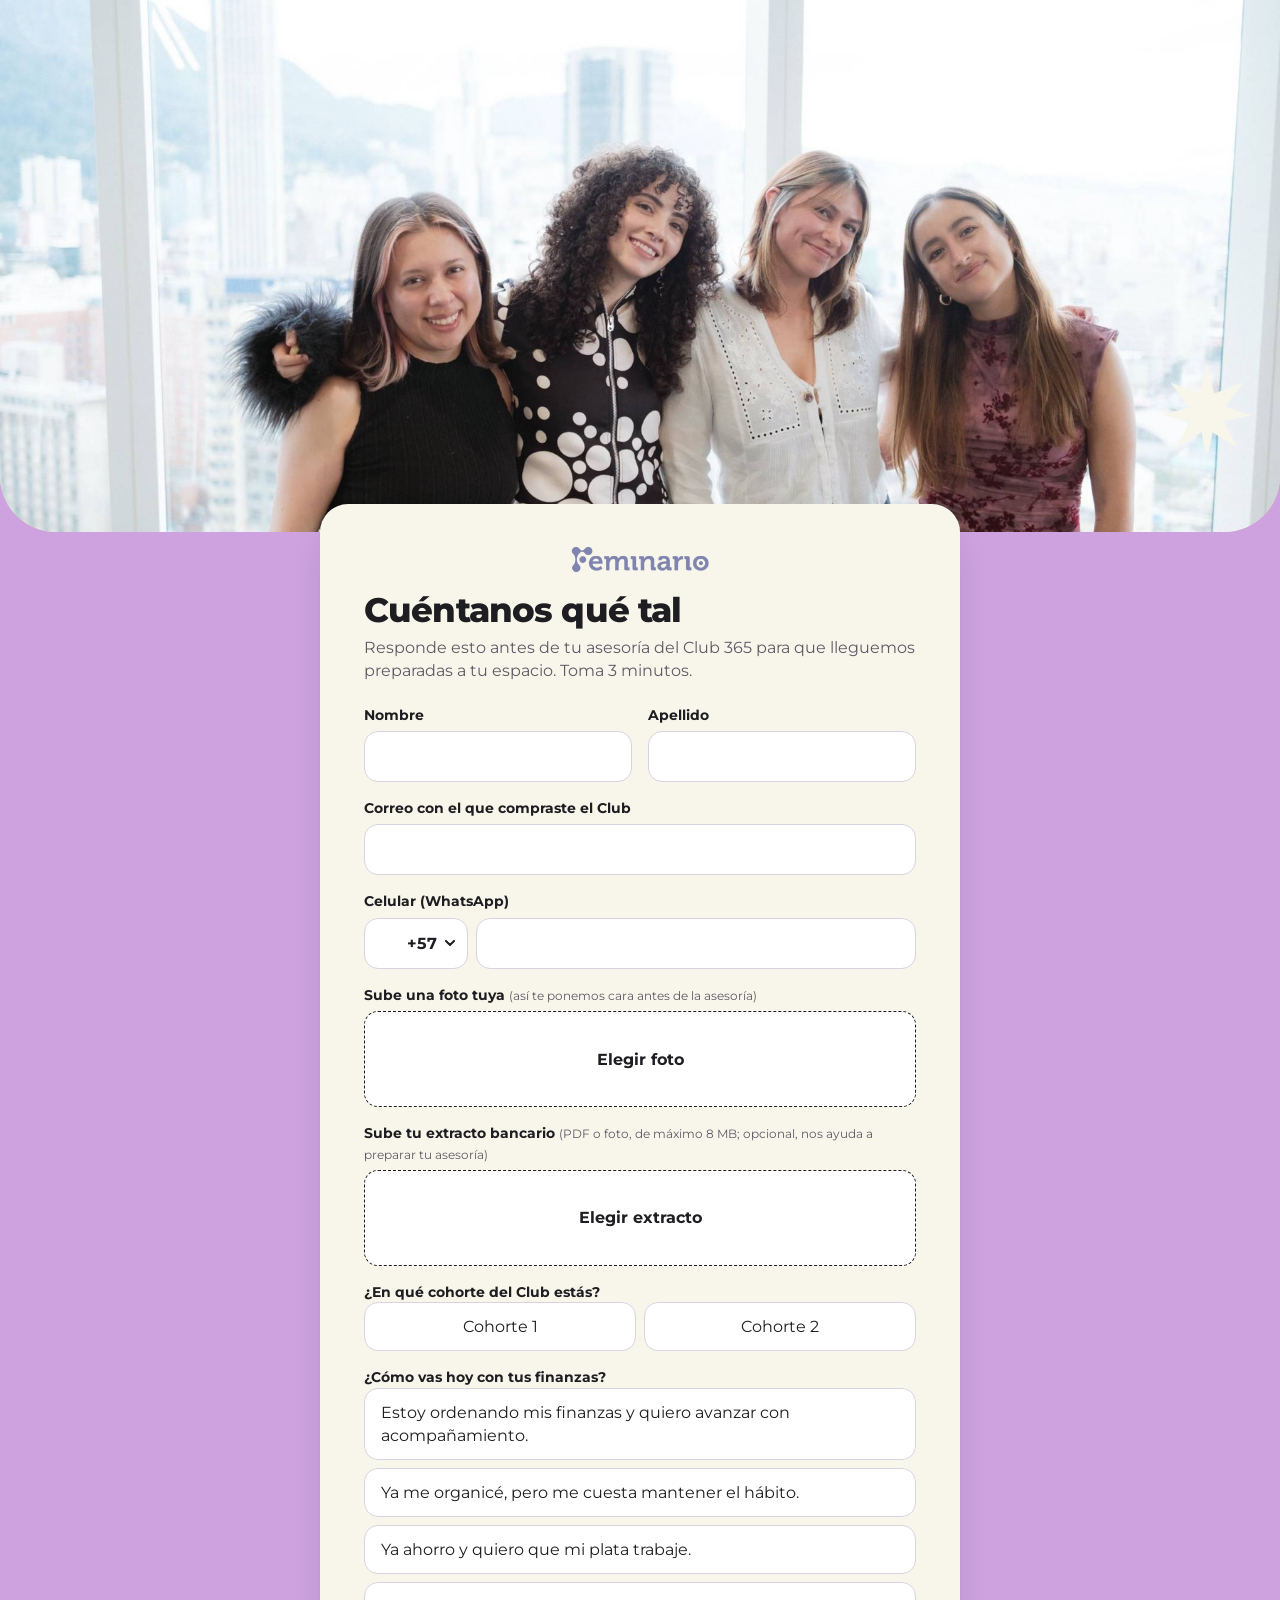
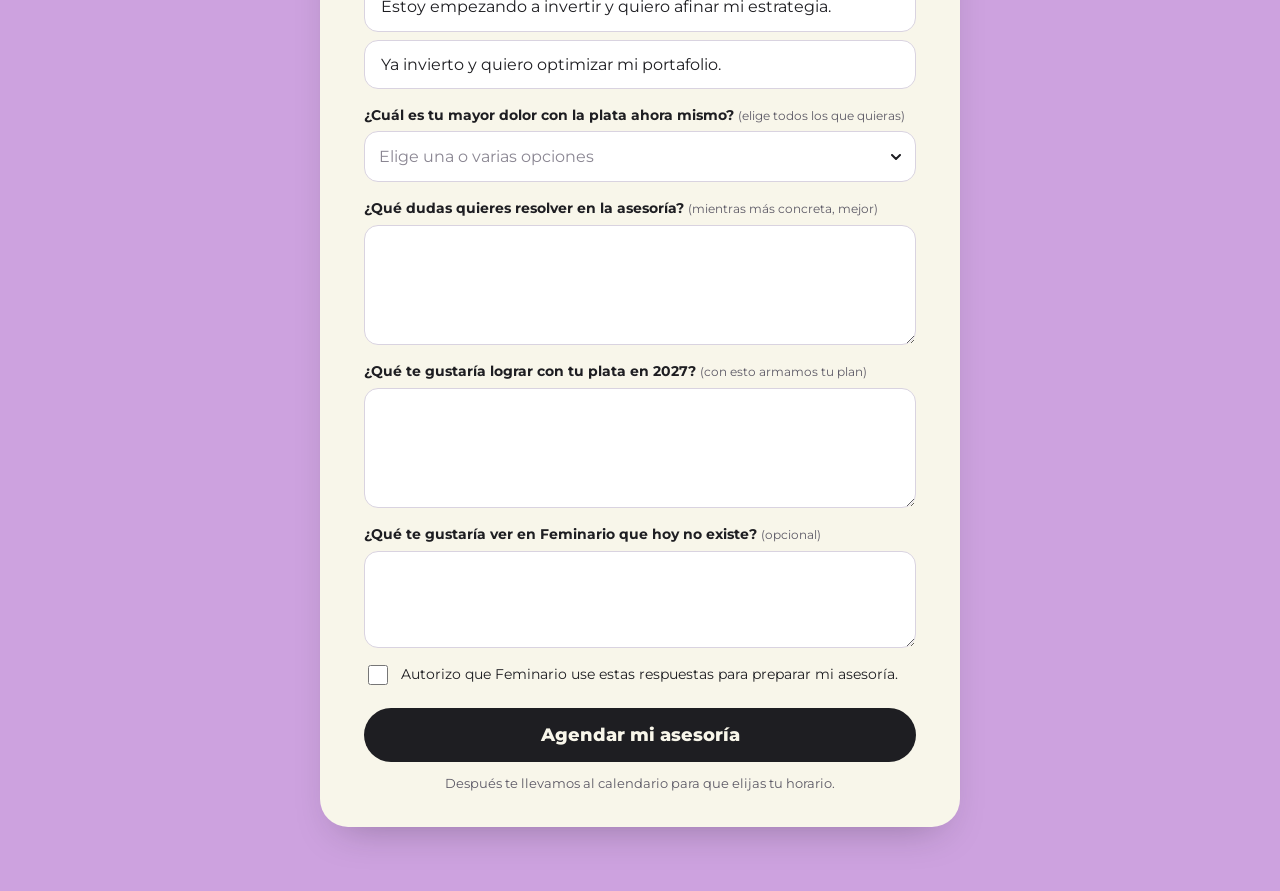
==== index.html @ 6bea466e "Campo para subir el extracto bancario (PDF o foto) y guardado en Drive Co-Authored-By: Claude Sonnet" ====
<!doctype html>
<html lang="es">
<head>
<meta charset="utf-8">
<meta name="viewport" content="width=device-width, initial-scale=1">
<title>Cuéntanos qué tal · Club 365 · Feminario</title>
<meta name="description" content="Cuéntanos cómo estás con tus finanzas y agenda tu asesoría del Club 365.">
<link rel="preconnect" href="https://fonts.googleapis.com">
<link rel="preconnect" href="https://fonts.gstatic.com" crossorigin>
<link href="https://fonts.googleapis.com/css2?family=Montserrat:wght@400;500;600;700;800&display=swap" rel="stylesheet">
<link rel="stylesheet" href="styles.css?v=4">
</head>
<body>
<main class="page">

  <header class="photo" aria-hidden="true">
    <img src="assets/foto.jpg" alt="">
    <svg class="deco deco-star" viewBox="0 0 100 100"><use href="#s-star8"/></svg>
  </header>

  <section class="panel">
    <div class="card" id="card">
      <img class="brand" src="assets/logo.png" alt="Feminario" width="150" height="45">

      <div id="formView">
        <h1>Cuéntanos qué tal</h1>
        <p class="lead">Responde esto antes de tu asesoría del Club 365 para que lleguemos preparadas a tu espacio. Toma 3 minutos.</p>

        <form id="form" novalidate>
          <div class="row">
            <label class="field">
              <span>Nombre</span>
              <input name="nombre" type="text" autocomplete="given-name" required>
            </label>
            <label class="field">
              <span>Apellido</span>
              <input name="apellido" type="text" autocomplete="family-name" required>
            </label>
          </div>

          <label class="field">
            <span>Correo con el que compraste el Club</span>
            <input name="email" type="email" autocomplete="email" inputmode="email" required>
          </label>

          <div class="field">
            <span id="telLabel">Celular (WhatsApp)</span>
            <div class="tel">
              <div class="cc" id="cc">
                <button type="button" class="cc-btn" id="ccBtn" aria-haspopup="listbox" aria-expanded="false" aria-label="Código de país">
                  <img id="ccFlag" alt="" width="22" height="16">
                  <b id="ccCode">+57</b>
                  <svg width="10" height="6" viewBox="0 0 10 6" aria-hidden="true"><path d="M1 1l4 4 4-4" fill="none" stroke="currentColor" stroke-width="2" stroke-linecap="round"/></svg>
                </button>
                <ul class="cc-list" id="ccList" role="listbox" hidden></ul>
              </div>
              <input name="telefono" type="tel" autocomplete="tel-national" inputmode="tel" aria-labelledby="telLabel" required>
            </div>
          </div>

          <div class="field" data-group="foto">
            <span id="fotoLabel">Sube una foto tuya <small>(así te ponemos cara antes de la asesoría)</small></span>
            <label class="foto-drop" for="foto">
              <img id="fotoPrev" alt="" hidden>
              <span id="fotoTxt">Elegir foto</span>
            </label>
            <input id="foto" name="foto" type="file" accept="image/*" class="sr" aria-labelledby="fotoLabel">
          </div>

          <div class="field" data-group="extracto">
            <span id="extractoLabel">Sube tu extracto bancario <small>(PDF o foto, de máximo 8 MB; opcional, nos ayuda a preparar tu asesoría)</small></span>
            <label class="foto-drop" for="extracto">
              <span id="extractoTxt">Elegir extracto</span>
            </label>
            <input id="extracto" name="extracto" type="file" accept="application/pdf,image/*" class="sr" aria-labelledby="extractoLabel">
          </div>

          <fieldset class="field" data-group="cohorte">
            <legend>¿En qué cohorte del Club estás?</legend>
            <div class="chips chips-2">
              <label><input type="radio" name="cohorte" value="1"><span>Cohorte 1</span></label>
              <label><input type="radio" name="cohorte" value="2"><span>Cohorte 2</span></label>
            </div>
          </fieldset>

          <fieldset class="field" data-group="momento">
            <legend>¿Cómo vas hoy con tus finanzas?</legend>
            <div class="chips">
              <label><input type="radio" name="momento" value="Estoy ordenando mis finanzas y quiero avanzar con acompañamiento."><span>Estoy ordenando mis finanzas y quiero avanzar con acompañamiento.</span></label>
              <label><input type="radio" name="momento" value="Ya me organicé, pero me cuesta mantener el hábito."><span>Ya me organicé, pero me cuesta mantener el hábito.</span></label>
              <label><input type="radio" name="momento" value="Ya ahorro y quiero que mi plata trabaje."><span>Ya ahorro y quiero que mi plata trabaje.</span></label>
              <label><input type="radio" name="momento" value="Estoy empezando a invertir y quiero afinar mi estrategia."><span>Estoy empezando a invertir y quiero afinar mi estrategia.</span></label>
              <label><input type="radio" name="momento" value="Ya invierto y quiero optimizar mi portafolio."><span>Ya invierto y quiero optimizar mi portafolio.</span></label>
            </div>
          </fieldset>

          <div class="field" data-group="dolor">
            <span id="dolorLabel">¿Cuál es tu mayor dolor con la plata ahora mismo? <small>(elige todos los que quieras)</small></span>
            <div class="ms" id="ms">
              <button type="button" class="ms-btn" id="msBtn" aria-haspopup="true" aria-expanded="false" aria-labelledby="dolorLabel msText">
                <span id="msText" class="ph">Elige una o varias opciones</span>
                <svg width="10" height="6" viewBox="0 0 10 6" aria-hidden="true"><path d="M1 1l4 4 4-4" fill="none" stroke="currentColor" stroke-width="2" stroke-linecap="round"/></svg>
              </button>
              <div class="ms-list" id="msList" hidden>
                <label><input type="checkbox" name="dolor" value="Quiero salir de mis deudas sin frenar mis metas"><span>Quiero salir de mis deudas sin frenar mis metas</span></label>
                <label><input type="checkbox" name="dolor" value="Mis ingresos cambian cada mes y me cuesta planear"><span>Mis ingresos cambian cada mes y me cuesta planear</span></label>
                <label><input type="checkbox" name="dolor" value="Sé cuánto debería ahorrar, pero me cuesta ser constante"><span>Sé cuánto debería ahorrar, pero me cuesta ser constante</span></label>
                <label><input type="checkbox" name="dolor" value="Me da susto equivocarme al invertir mi plata"><span>Me da susto equivocarme al invertir mi plata</span></label>
                <label><input type="checkbox" name="dolor" value="Se me va el hábito de registrar mis gastos"><span>Se me va el hábito de registrar mis gastos</span></label>
                <label><input type="checkbox" name="dolor" value="Hablar de plata con mi pareja o familia"><span>Hablar de plata con mi pareja o familia</span></label>
                <label><input type="checkbox" name="dolor" value="Quiero aplicar lo aprendido a mi situación real y no sé por dónde seguir"><span>Quiero aplicar lo aprendido a mi situación real y no sé por dónde seguir</span></label>
                <label><input type="checkbox" name="dolor" value="Tengo metas grandes (casa, emprender, retiro) y no sé cómo armar el plan para llegar"><span>Tengo metas grandes (casa, emprender, retiro) y no sé cómo armar el plan para llegar</span></label>
                <label><input type="checkbox" name="dolor" value="Otro"><span>Otro</span></label>
              </div>
            </div>
          </div>

          <label class="field">
            <span>¿Qué dudas quieres resolver en la asesoría? <small>(mientras más concreta, mejor)</small></span>
            <textarea name="dudas" rows="4" required></textarea>
          </label>

          <label class="field">
            <span>¿Qué te gustaría lograr con tu plata en 2027? <small>(con esto armamos tu plan)</small></span>
            <textarea name="meta2027" rows="4" required></textarea>
          </label>

          <label class="field">
            <span>¿Qué te gustaría ver en Feminario que hoy no existe? <small>(opcional)</small></span>
            <textarea name="ideas" rows="3"></textarea>
          </label>

          <div class="field" data-group="ok">
            <label class="check">
              <input type="checkbox" name="ok">
              <span>Autorizo que Feminario use estas respuestas para preparar mi asesoría.</span>
            </label>
          </div>

          <p class="error" id="formError" role="alert" hidden></p>
          <button class="btn btn-primary" id="submitBtn" type="submit">Agendar mi asesoría</button>
          <p class="fine">Después te llevamos al calendario para que elijas tu horario.</p>
        </form>
      </div>

      <div id="doneView" hidden>
        <svg class="done-star" viewBox="0 0 100 100" aria-hidden="true"><use href="#s-star8"/></svg>
        <h1>¡Listo, <span id="doneName"></span>!</h1>
        <p class="lead">Ya tenemos tus respuestas, ¡nos vemos en tu asesoría! Ahora te llevamos al calendario para que elijas tu horario.</p>
        <a class="btn btn-wa" id="calBtn" href="#" rel="noopener">Elegir mi horario ahora</a>
        <a class="link" id="waLink" href="https://wa.me/573148260099?text=Hola%2C%20tengo%20una%20duda%20sobre%20mi%20asesor%C3%ADa%20del%20Club%20365" target="_blank" rel="noopener">¿Dudas? Escríbele a Emi</a>
      </div>
    </div>
  </section>
</main>

<canvas id="confetti" aria-hidden="true"></canvas>

<svg width="0" height="0" style="position:absolute" aria-hidden="true">
  <defs>
    <symbol id="s-star8" viewBox="0 0 100 100"><path fill="currentColor" d="M50 2l8 33 32-12-20 27 30 9-31 7 15 29-28-17-6 33-6-33-28 17 15-29-31-7 30-9L10 23l32 12z"/></symbol>
    <symbol id="s-pinwheel" viewBox="0 0 100 100"><g fill="currentColor" transform="translate(50 50)"><path d="M4 -4V-46A42 42 0 0 1 46 -4Z"/><path d="M4 -4V-46A42 42 0 0 1 46 -4Z" transform="rotate(90)"/><path d="M4 -4V-46A42 42 0 0 1 46 -4Z" transform="rotate(180)"/><path d="M4 -4V-46A42 42 0 0 1 46 -4Z" transform="rotate(270)"/></g></symbol>
  </defs>
</svg>

<script src="config.js?v=2"></script>
<script src="app.js?v=3"></script>
</body>
</html>
---- styles.css ----
:root {
  --lilac: #cda2df;
  --lilac-deep: #b985d0;
  --lime: #ddf0a8;
  --ink: #1e1e22;
  --cream: #f8f6ea;
  --periwinkle: #c3c8ff;
  --orange: #ff8a5b;
  --pink: #ff9fb5;
  --muted: #5d5a66;
  --line: #d9d3e0;
  --display: "Montserrat", system-ui, sans-serif;
  --body: "Montserrat", system-ui, sans-serif;
}

* { box-sizing: border-box; }
html { -webkit-text-size-adjust: 100%; }
body {
  margin: 0;
  background: var(--lilac);
  color: var(--ink);
  font-family: var(--body);
  font-size: 16px;
  line-height: 1.45;
}
[hidden] { display: none !important; }

.page { min-height: 100vh; display: grid; grid-template-columns: 1fr; }

/* ---------- Foto ---------- */
.photo {
  position: relative;
  aspect-ratio: 3 / 2; /* foto completa en celular: se ven las cuatro */
  background: var(--lime);
  overflow: hidden;
  border-radius: 0 0 40px 40px;
}
.photo img {
  width: 100%; height: 100%;
  object-fit: cover;
  object-position: 50% 25%;
  display: block;
}
.deco { position: absolute; }
.deco-star { width: 64px; right: 16px; bottom: 28px; color: var(--cream); }
.deco-pin { width: 56px; left: 14px; top: 16px; color: var(--lime); }

/* ---------- Panel / tarjeta ---------- */
.panel { padding: 0 16px 40px; margin-top: -24px; position: relative; z-index: 1; }
.card {
  background: var(--cream);
  border-radius: 28px;
  padding: 28px 20px 24px;
  max-width: 560px;
  margin: 0 auto;
  box-shadow: 0 18px 40px -20px rgba(30, 30, 34, .35);
}
.brand { display: block; height: 45px; width: auto; margin: -6px auto 10px; }
legend small, .field > span small { font-weight: 400; color: var(--muted); }
h1 {
  margin: 0 0 8px;
  font-family: var(--display);
  font-weight: 800;
  font-size: 34px;
  line-height: 1.02;
  letter-spacing: -.025em;
}
.lead { margin: 0 0 22px; color: var(--muted); }

/* ---------- Campos ---------- */
form { display: grid; gap: 16px; }
.row { display: grid; gap: 16px; grid-template-columns: 1fr; }
.field { display: grid; gap: 6px; border: 0; padding: 0; margin: 0; min-width: 0; }
.field > span, legend {
  font-weight: 700; font-size: 14px; padding: 0;
}
input[type=text], input[type=email], input[type=tel], textarea, select {
  width: 100%;
  font: inherit;
  color: var(--ink);
  background: #fff;
  border: 1.5px solid var(--line);
  border-radius: 14px;
  padding: 13px 14px;
  min-height: 48px;
  transition: border-color .15s, box-shadow .15s;
}
textarea { resize: vertical; min-height: 92px; }
select {
  appearance: none;
  background-image: url("data:image/svg+xml,%3Csvg xmlns='http://www.w3.org/2000/svg' width='12' height='8' viewBox='0 0 10 6'%3E%3Cpath d='M1 1l4 4 4-4' fill='none' stroke='%231e1e22' stroke-width='1.6' stroke-linecap='round'/%3E%3C/svg%3E");
  background-repeat: no-repeat;
  background-position: right 16px center;
  padding-right: 40px;
}
select:invalid { color: #8a8692; }
input:focus-visible, textarea:focus-visible, select:focus-visible, .cc-btn:focus-visible {
  outline: none;
  border-color: var(--ink);
  box-shadow: 0 0 0 4px var(--periwinkle);
}
.invalid input, .invalid textarea, .invalid select, .invalid .cc-btn,
.field.invalid .chips span { border-color: #d6455d; }

/* ---------- Teléfono con país ---------- */
.tel { display: flex; gap: 8px; }
.tel input { flex: 1; min-width: 0; }
.cc { position: relative; }
.cc-btn {
  display: flex; align-items: center; gap: 8px;
  height: 100%; min-height: 48px;
  padding: 0 12px;
  background: #fff;
  border: 1.5px solid var(--line);
  border-radius: 14px;
  font: inherit; color: var(--ink);
  cursor: pointer;
}
.cc-btn img { border-radius: 2px; object-fit: cover; }
.cc-list {
  position: absolute; z-index: 5; top: calc(100% + 6px); left: 0;
  width: min(290px, 78vw); max-height: 260px; overflow: auto;
  margin: 0; padding: 6px; list-style: none;
  background: #fff; border: 1.5px solid var(--ink); border-radius: 16px;
  box-shadow: 0 16px 32px -16px rgba(30, 30, 34, .5);
}
.cc-list li {
  display: flex; align-items: center; gap: 10px;
  padding: 9px 10px; border-radius: 10px; cursor: pointer; font-size: 15px;
}
.cc-list li:hover, .cc-list li[aria-selected=true] { background: var(--lime); }
.cc-list li span:last-child { margin-left: auto; color: var(--muted); }

/* ---------- Chips ---------- */
.chips { display: grid; gap: 8px; }
.chips label { display: block; cursor: pointer; }
.chips input { position: absolute; opacity: 0; pointer-events: none; }
.chips span {
  display: block;
  padding: 12px 16px;
  background: #fff;
  border: 1.5px solid var(--line);
  border-radius: 14px;
  transition: background .15s, border-color .15s;
}
.chips input:checked + span { background: var(--lime); border-color: var(--ink); font-weight: 700; }
.chips input:focus-visible + span { box-shadow: 0 0 0 4px var(--periwinkle); border-color: var(--ink); }

/* ---------- Botones ---------- */
.btn {
  display: flex; align-items: center; justify-content: center;
  min-height: 54px;
  border: 0; border-radius: 999px;
  font-family: var(--display); font-weight: 800; font-size: 18px;
  text-decoration: none; cursor: pointer;
  transition: transform .12s, box-shadow .12s;
}
.btn:hover { transform: translateY(-2px); }
.btn:active { transform: translateY(0); }
.btn:focus-visible { outline: none; box-shadow: 0 0 0 4px var(--periwinkle); }
.btn-primary { background: var(--ink); color: var(--cream); margin-top: 4px; }
.btn-primary:disabled { opacity: .6; cursor: progress; transform: none; }
.btn-wa { background: var(--lilac); color: var(--ink); border: 2px solid var(--ink); }
.fine { margin: -4px 0 0; text-align: center; font-size: 13px; color: var(--muted); }
.error { margin: 0; color: #b3263f; font-weight: 700; font-size: 14px; }
.link { display: block; margin-top: 16px; text-align: center; color: var(--ink); font-size: 14px; }

/* ---------- Éxito ---------- */
.done-star { width: 56px; color: var(--orange); display: block; margin-bottom: 8px; animation: spin 12s linear infinite; }
@keyframes spin { to { transform: rotate(360deg); } }

#confetti { position: fixed; inset: 0; width: 100%; height: 100%; pointer-events: none; z-index: 50; }

@media (prefers-reduced-motion: reduce) {
  .done-star { animation: none; }
  .btn { transition: none; }
}

/* ---------- Escritorio ---------- */
@media (min-width: 600px) {
  .row { grid-template-columns: 1fr 1fr; }
  .card { padding: 36px 36px 30px; }
}
@media (min-width: 960px) {
  .photo { aspect-ratio: auto; width: 100%; height: min(41.6vw, 64vh); border-radius: 0 0 56px 56px; }
  .panel { margin-top: -28px; padding-bottom: 64px; }
  .card { max-width: 640px; padding: 40px 44px 34px; }
  .deco-star { width: 90px; right: 28px; bottom: 80px; }
  .deco-pin { width: 76px; left: 24px; top: 24px; }
}

/* ---------- Desplegable de selección múltiple ---------- */
.ms { position: relative; }
.ms-btn {
  display: flex; align-items: center; justify-content: space-between; gap: 10px;
  width: 100%; min-height: 48px; padding: 13px 14px;
  background: #fff; border: 1.5px solid var(--line); border-radius: 14px;
  font: inherit; color: var(--ink); text-align: left; cursor: pointer;
}
.ms-btn .ph { color: #8a8692; }
.ms-btn svg { flex: none; }
.ms-btn:focus-visible { outline: none; border-color: var(--ink); box-shadow: 0 0 0 4px var(--periwinkle); }
.ms-list {
  position: absolute; z-index: 5; top: calc(100% + 6px); left: 0; right: 0;
  max-height: 300px; overflow: auto; padding: 6px;
  background: #fff; border: 1.5px solid var(--ink); border-radius: 16px;
  box-shadow: 0 16px 32px -16px rgba(30, 30, 34, .5);
}
.ms-list label { display: flex; align-items: center; gap: 10px; padding: 10px; border-radius: 10px; cursor: pointer; font-size: 15px; }
.ms-list label:hover { background: var(--lime); }
.ms-list input { width: 18px; height: 18px; flex: none; accent-color: var(--ink); }
.invalid .ms-btn { border-color: #d6455d; }

/* ---------- Foto, radios y consentimiento ---------- */
.sr { position: absolute; width: 1px; height: 1px; opacity: 0; overflow: hidden; }
.foto-drop {
  display: flex; align-items: center; justify-content: center; gap: 14px;
  min-height: 96px; padding: 14px;
  background: #fff; border: 1.5px dashed var(--ink); border-radius: 14px;
  font-weight: 700; cursor: pointer; text-align: center;
}
.foto-drop img { width: 72px; height: 72px; border-radius: 50%; object-fit: cover; border: 2px solid var(--ink); }
.foto-drop:hover { background: var(--lime); }
.field:has(#foto:focus-visible) .foto-drop { box-shadow: 0 0 0 4px var(--periwinkle); }
.field.invalid .foto-drop { border-color: #d6455d; }
.chips-2 { grid-template-columns: 1fr 1fr; }
.chips-2 span { text-align: center; }
fieldset.field { padding: 0; }
.check { display: flex; gap: 10px; align-items: flex-start; font-size: 14px; cursor: pointer; }
.check input { width: 20px; height: 20px; flex: none; margin-top: 1px; accent-color: var(--ink); }
.invalid .check { color: #b3263f; }

/* ---------- Extracto y avance ---------- */
.hint { margin: 0; font-size: 13px; color: var(--muted); }
.field[hidden] { display: none; }
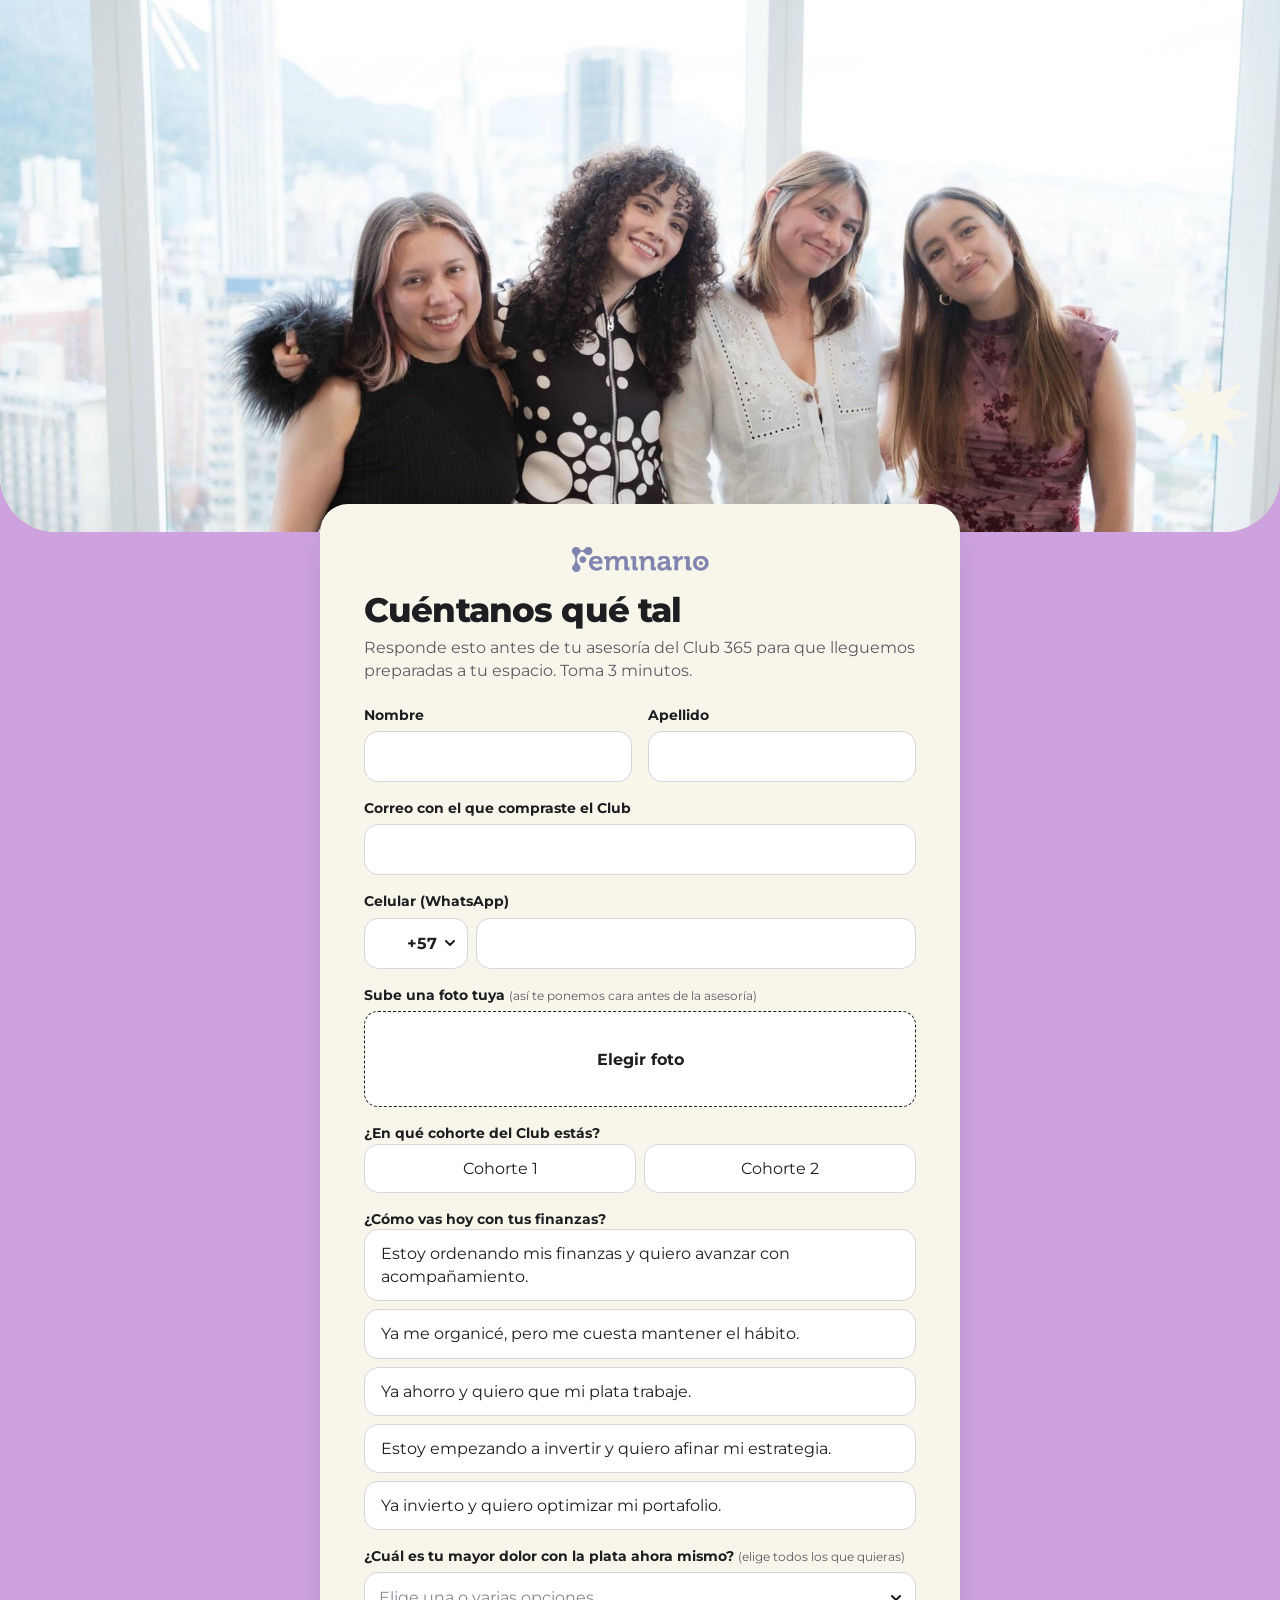
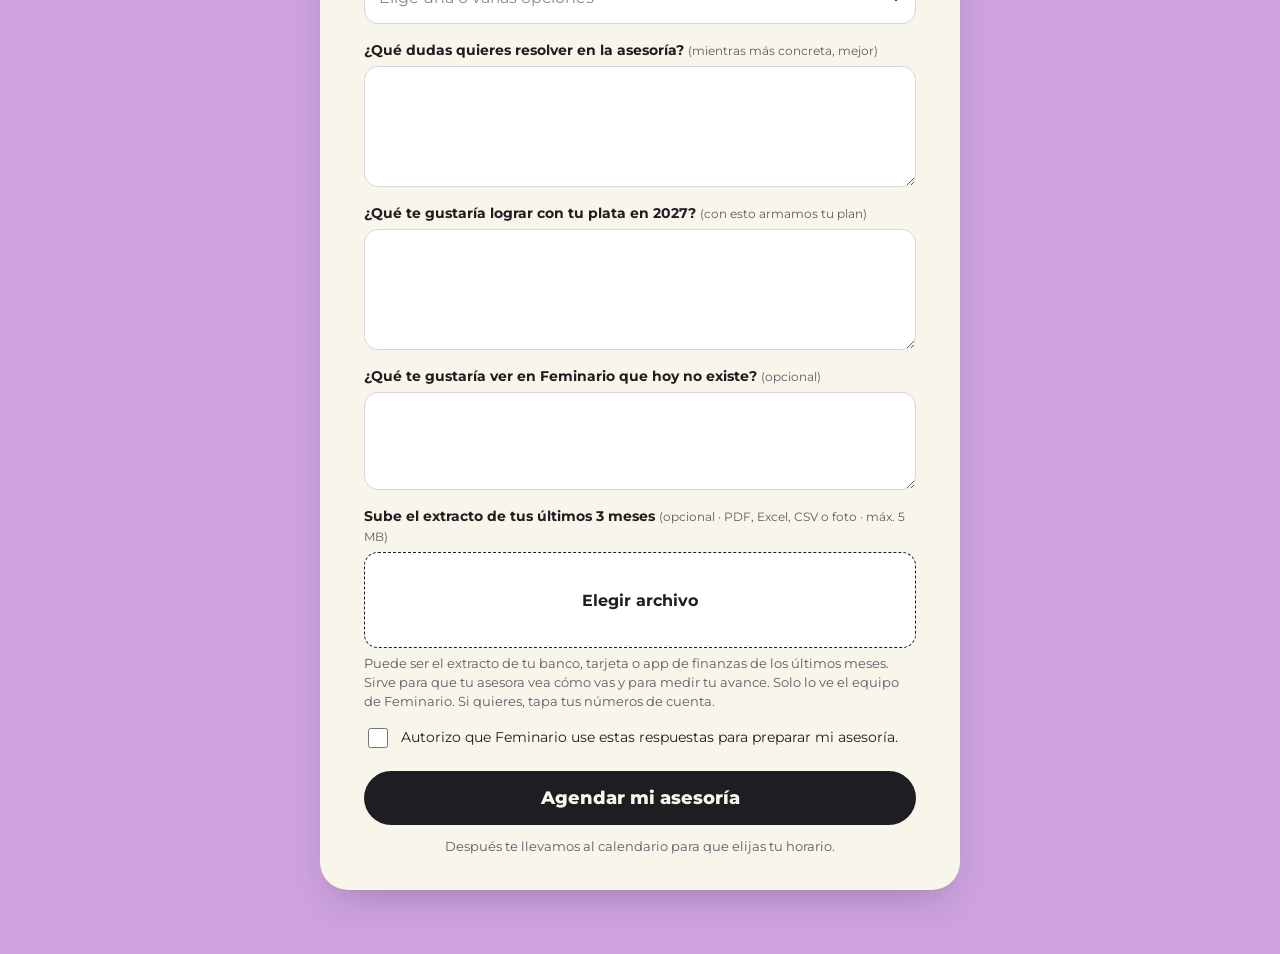
==== commit da487e6c: "Formulario: pedir extracto de los últimos 3 meses Co-Authored-By: Claude Sonnet 5.5 <noreply@anthrop" ====
--- a/index.html
+++ b/index.html
@@ -8,7 +8,7 @@
 <link rel="preconnect" href="https://fonts.googleapis.com">
 <link rel="preconnect" href="https://fonts.gstatic.com" crossorigin>
 <link href="https://fonts.googleapis.com/css2?family=Montserrat:wght@400;500;600;700;800&display=swap" rel="stylesheet">
-<link rel="stylesheet" href="styles.css?v=4">
+<link rel="stylesheet" href="styles.css?v=5">
 </head>
 <body>
 <main class="page">
@@ -67,14 +67,6 @@
             <input id="foto" name="foto" type="file" accept="image/*" class="sr" aria-labelledby="fotoLabel">
           </div>
 
-          <div class="field" data-group="extracto">
-            <span id="extractoLabel">Sube tu extracto bancario <small>(PDF o foto, de máximo 8 MB; opcional, nos ayuda a preparar tu asesoría)</small></span>
-            <label class="foto-drop" for="extracto">
-              <span id="extractoTxt">Elegir extracto</span>
-            </label>
-            <input id="extracto" name="extracto" type="file" accept="application/pdf,image/*" class="sr" aria-labelledby="extractoLabel">
-          </div>
-
           <fieldset class="field" data-group="cohorte">
             <legend>¿En qué cohorte del Club estás?</legend>
             <div class="chips chips-2">
@@ -130,6 +122,23 @@
             <textarea name="ideas" rows="3"></textarea>
           </label>
 
+          <div class="field" data-group="extracto">
+            <span id="extractoLabel">Sube el extracto de tus últimos 3 meses <small>(opcional · PDF, Excel, CSV o foto · máx. 5 MB)</small></span>
+            <label class="foto-drop" for="extracto">
+              <span id="extractoTxt">Elegir archivo</span>
+            </label>
+            <input id="extracto" name="extracto" type="file" accept=".pdf,.xls,.xlsx,.csv,image/*" class="sr" aria-labelledby="extractoLabel">
+            <p class="hint">Puede ser el extracto de tu banco, tarjeta o app de finanzas de los últimos meses. Sirve para que tu asesora vea cómo vas y para medir tu avance. Solo lo ve el equipo de Feminario. Si quieres, tapa tus números de cuenta.</p>
+            <p class="error" id="extractoError" role="alert" hidden></p>
+          </div>
+
+          <div class="field" data-group="okExtracto" hidden>
+            <label class="check">
+              <input type="checkbox" name="okExtracto">
+              <span>Autorizo que Feminario guarde este archivo de forma privada para ver mi avance.</span>
+            </label>
+          </div>
+
           <div class="field" data-group="ok">
             <label class="check">
               <input type="checkbox" name="ok">
@@ -164,6 +173,7 @@
 </svg>
 
 <script src="config.js?v=2"></script>
-<script src="app.js?v=3"></script>
+<script src="archivo.js?v=1"></script>
+<script src="app.js?v=4"></script>
 </body>
 </html>
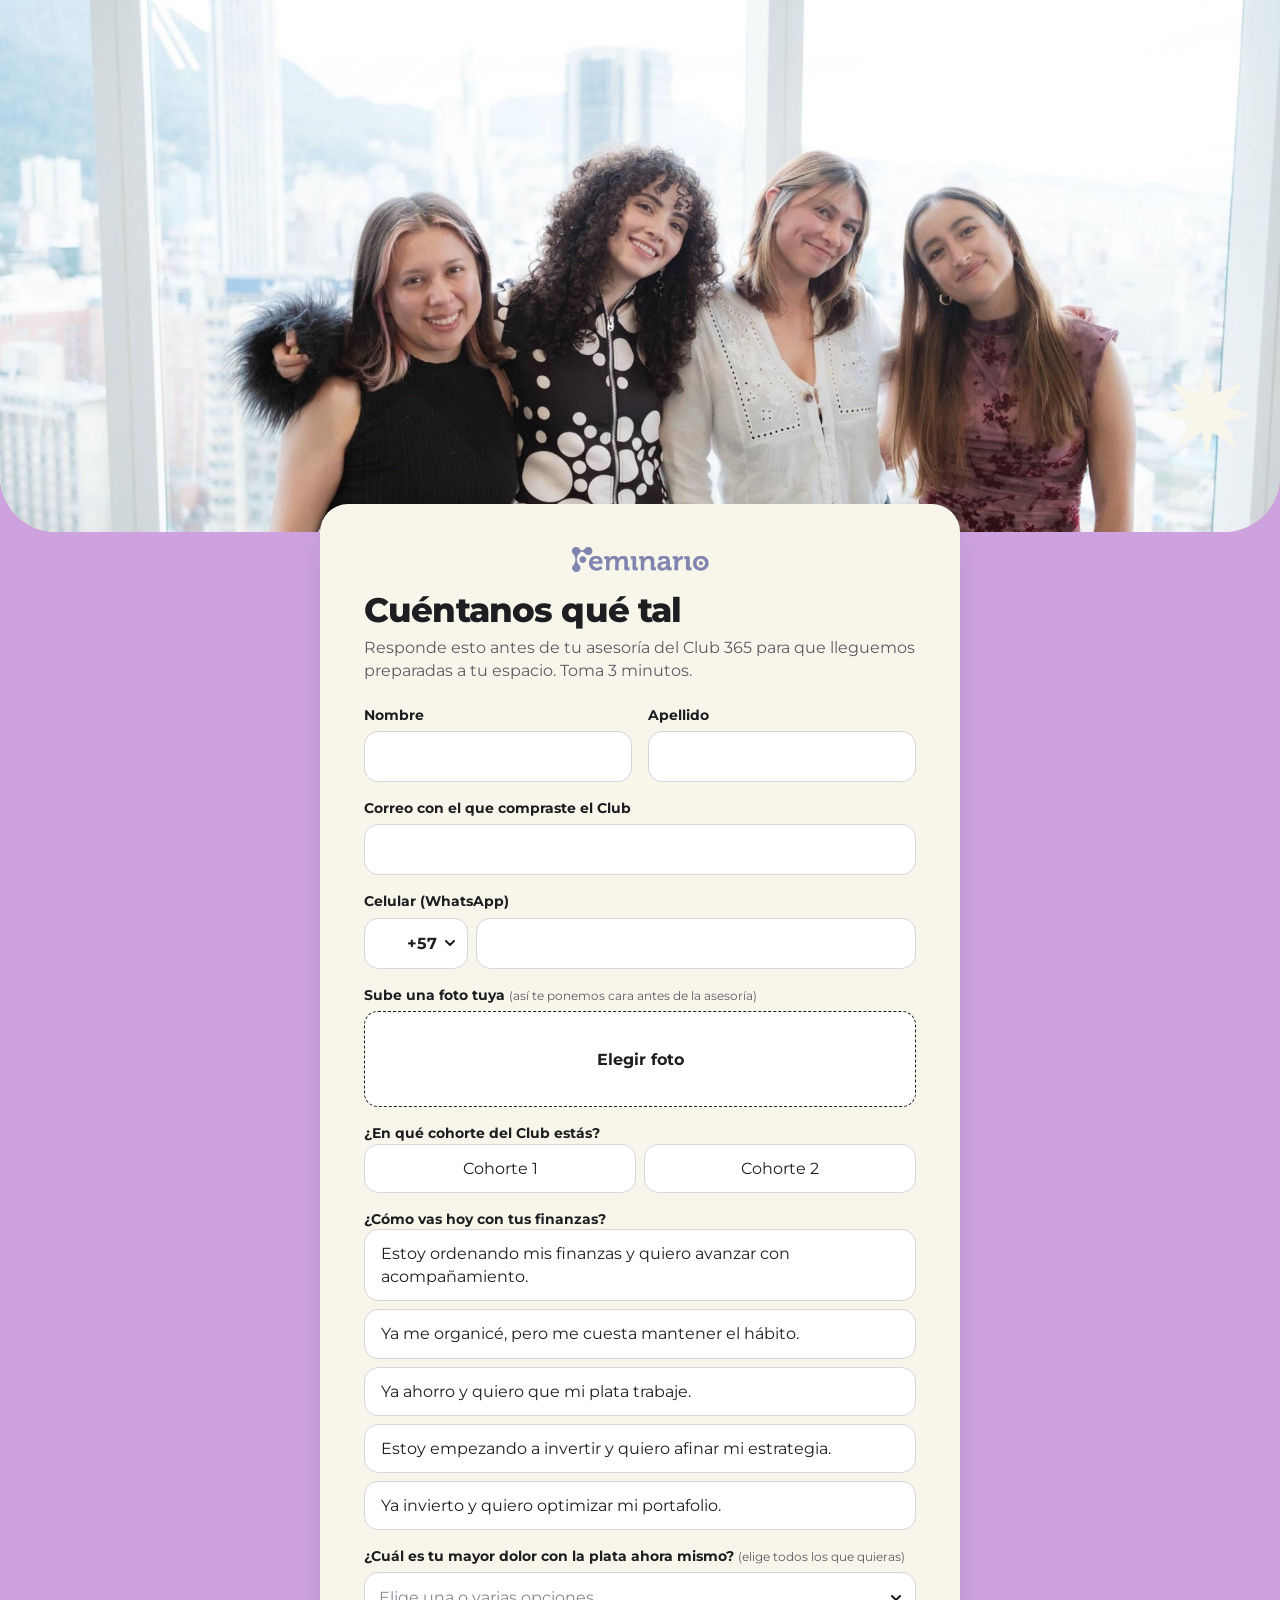
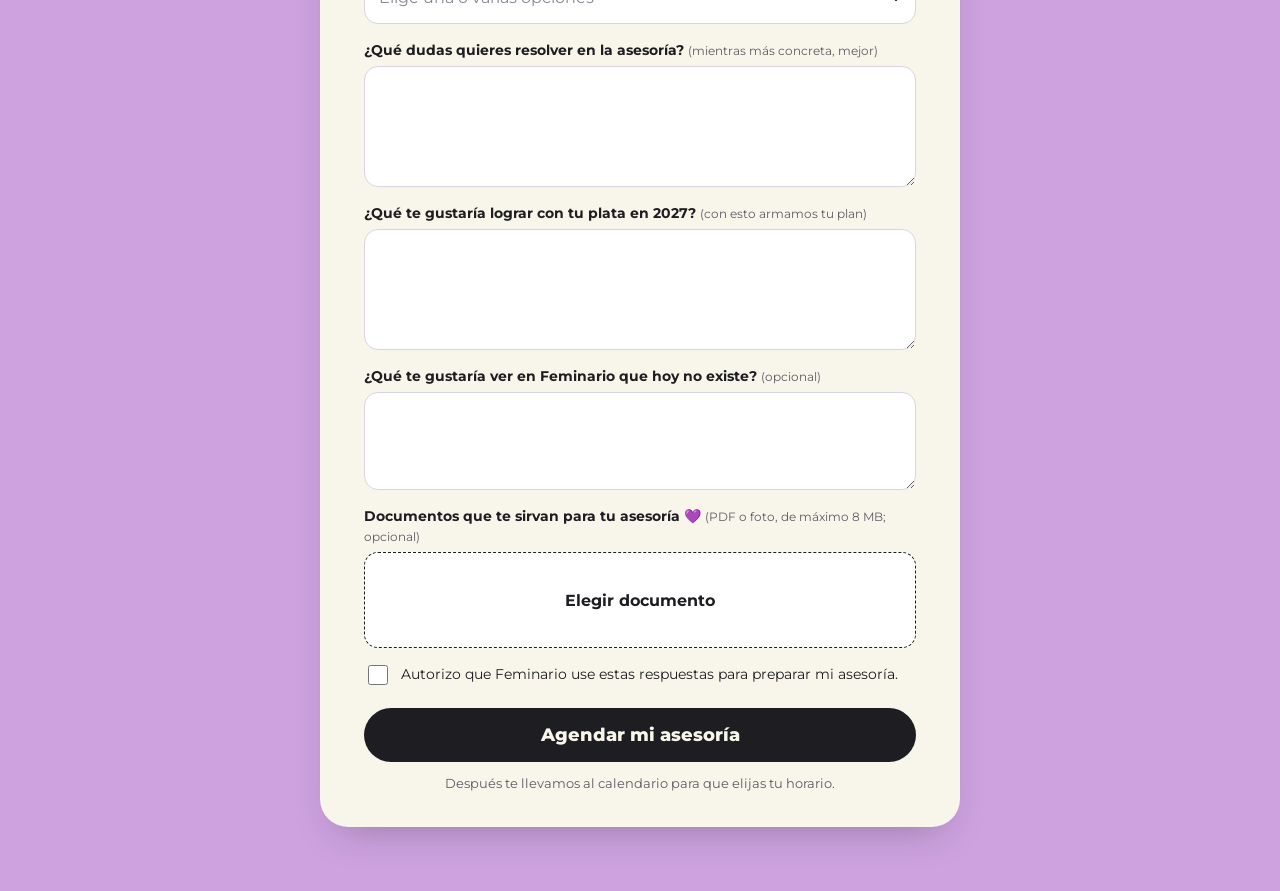
==== commit 3db2b97c: "Formulario: «Documentos que te sirvan para tu asesoría 💜» en vez del extracto, al final del formular" ====
--- a/index.html
+++ b/index.html
@@ -8,7 +8,7 @@
 <link rel="preconnect" href="https://fonts.googleapis.com">
 <link rel="preconnect" href="https://fonts.gstatic.com" crossorigin>
 <link href="https://fonts.googleapis.com/css2?family=Montserrat:wght@400;500;600;700;800&display=swap" rel="stylesheet">
-<link rel="stylesheet" href="styles.css?v=5">
+<link rel="stylesheet" href="styles.css?v=4">
 </head>
 <body>
 <main class="page">
@@ -123,20 +123,11 @@
           </label>
 
           <div class="field" data-group="extracto">
-            <span id="extractoLabel">Sube el extracto de tus últimos 3 meses <small>(opcional · PDF, Excel, CSV o foto · máx. 5 MB)</small></span>
+            <span id="extractoLabel">Documentos que te sirvan para tu asesoría 💜 <small>(PDF o foto, de máximo 8 MB; opcional)</small></span>
             <label class="foto-drop" for="extracto">
-              <span id="extractoTxt">Elegir archivo</span>
+              <span id="extractoTxt">Elegir documento</span>
             </label>
-            <input id="extracto" name="extracto" type="file" accept=".pdf,.xls,.xlsx,.csv,image/*" class="sr" aria-labelledby="extractoLabel">
-            <p class="hint">Puede ser el extracto de tu banco, tarjeta o app de finanzas de los últimos meses. Sirve para que tu asesora vea cómo vas y para medir tu avance. Solo lo ve el equipo de Feminario. Si quieres, tapa tus números de cuenta.</p>
-            <p class="error" id="extractoError" role="alert" hidden></p>
-          </div>
-
-          <div class="field" data-group="okExtracto" hidden>
-            <label class="check">
-              <input type="checkbox" name="okExtracto">
-              <span>Autorizo que Feminario guarde este archivo de forma privada para ver mi avance.</span>
-            </label>
+            <input id="extracto" name="extracto" type="file" accept="application/pdf,image/*" class="sr" aria-labelledby="extractoLabel">
           </div>
 
           <div class="field" data-group="ok">
@@ -173,7 +164,6 @@
 </svg>
 
 <script src="config.js?v=2"></script>
-<script src="archivo.js?v=1"></script>
-<script src="app.js?v=4"></script>
+<script src="app.js?v=3"></script>
 </body>
 </html>
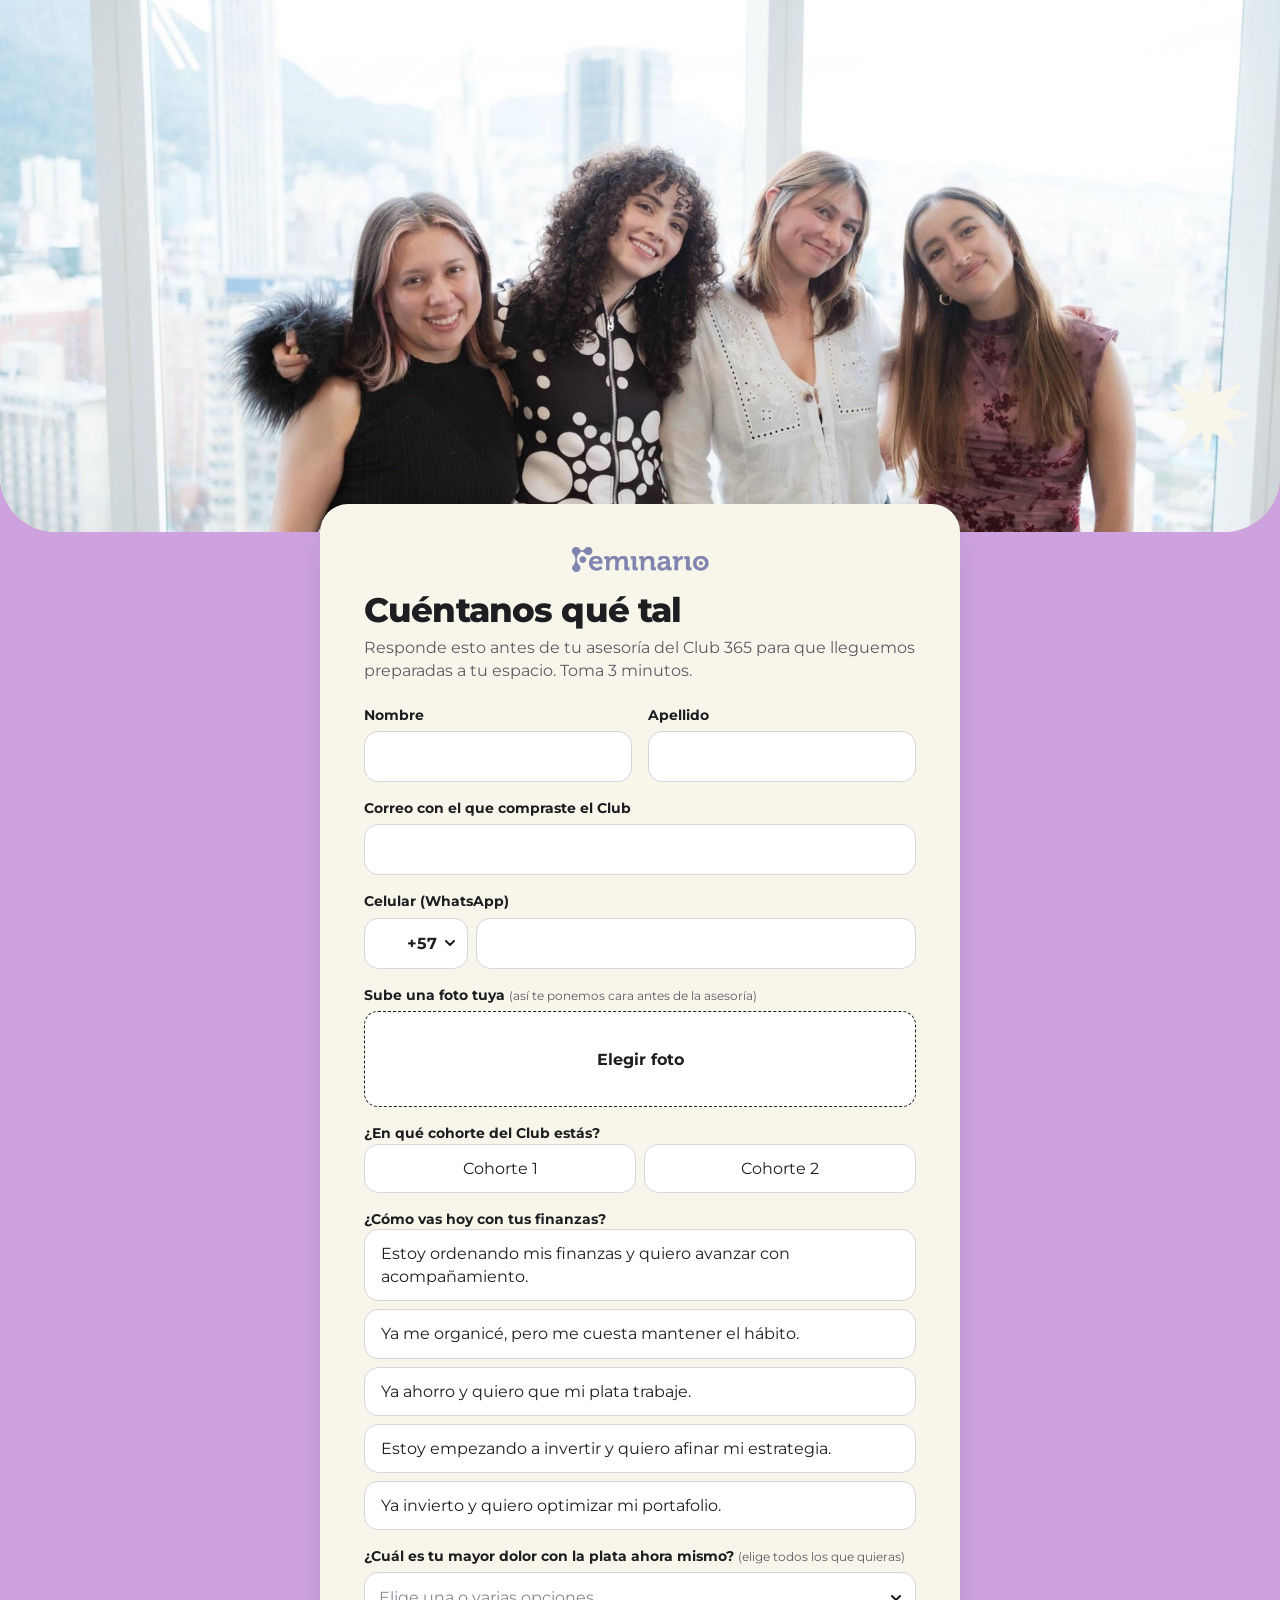
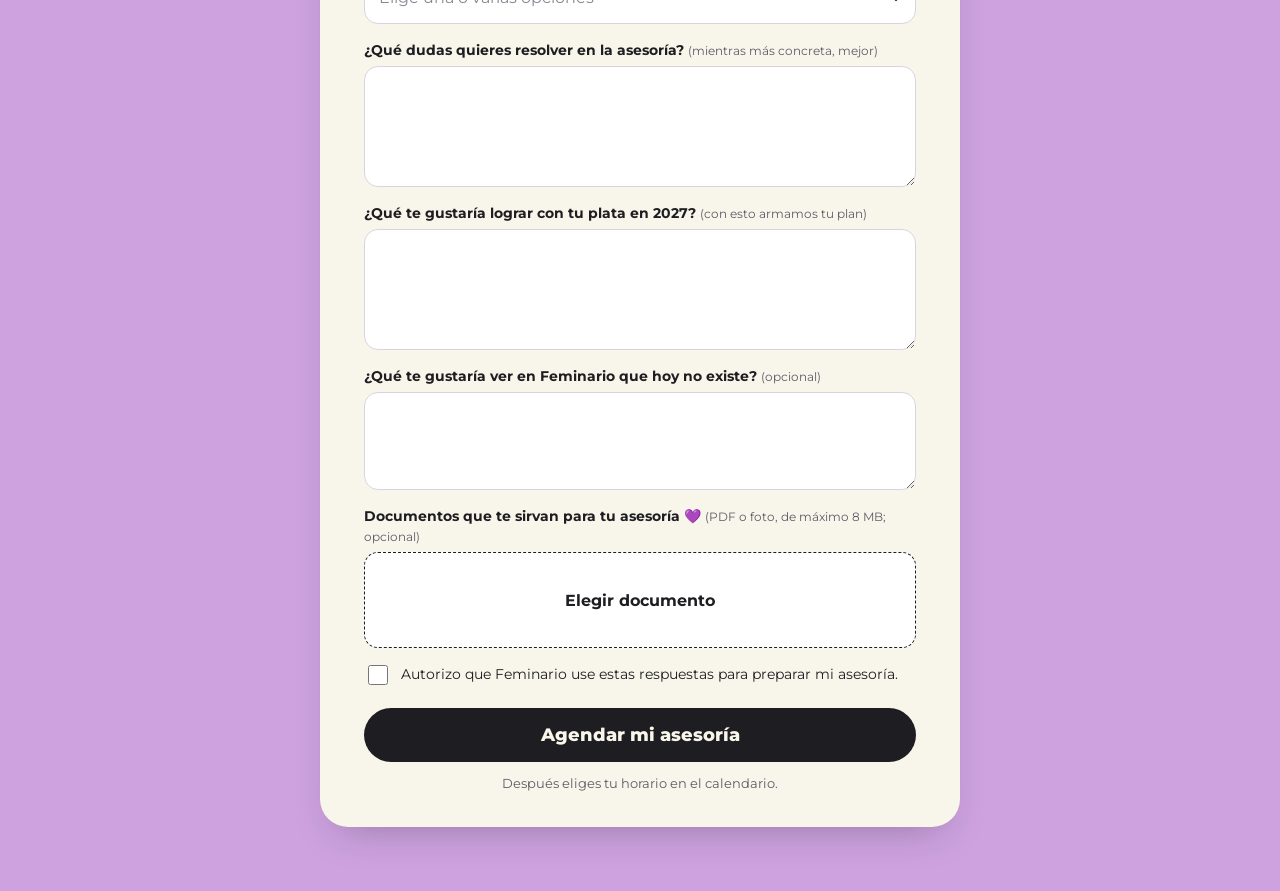
==== commit 37b1f6d7: "Formulario: ya no salta sola al calendario; botón para elegir horario y «Ya agendé» que lleva a «Gra" ====
--- a/index.html
+++ b/index.html
@@ -139,16 +139,23 @@
 
           <p class="error" id="formError" role="alert" hidden></p>
           <button class="btn btn-primary" id="submitBtn" type="submit">Agendar mi asesoría</button>
-          <p class="fine">Después te llevamos al calendario para que elijas tu horario.</p>
+          <p class="fine">Después eliges tu horario en el calendario.</p>
         </form>
       </div>
 
       <div id="doneView" hidden>
         <svg class="done-star" viewBox="0 0 100 100" aria-hidden="true"><use href="#s-star8"/></svg>
         <h1>¡Listo, <span id="doneName"></span>!</h1>
-        <p class="lead">Ya tenemos tus respuestas, ¡nos vemos en tu asesoría! Ahora te llevamos al calendario para que elijas tu horario.</p>
-        <a class="btn btn-wa" id="calBtn" href="#" rel="noopener">Elegir mi horario ahora</a>
+        <p class="lead">Ya tenemos tus respuestas. Ahora elige tu horario en el calendario y, cuando termines, vuelve aquí y toca «Ya agendé».</p>
+        <a class="btn btn-wa" id="calBtn" href="#" target="_blank" rel="noopener">Elegir mi horario</a>
+        <button class="btn btn-primary" id="yaAgende" type="button">Ya agendé ✓</button>
         <a class="link" id="waLink" href="https://wa.me/573148260099?text=Hola%2C%20tengo%20una%20duda%20sobre%20mi%20asesor%C3%ADa%20del%20Club%20365" target="_blank" rel="noopener">¿Dudas? Escríbele a Emi</a>
+      </div>
+      <div id="thanksView" hidden>
+        <svg class="done-star" viewBox="0 0 100 100" aria-hidden="true"><use href="#s-star8"/></svg>
+        <h1>¡Gracias por agendar, <span id="thanksName"></span>!</h1>
+        <p class="lead">Tu asesoría quedó en tu calendario. Te llegará una invitación con el enlace para conectarte. ¡Nos vemos pronto!</p>
+        <a class="link" href="https://wa.me/573148260099?text=Hola%2C%20tengo%20una%20duda%20sobre%20mi%20asesor%C3%ADa%20del%20Club%20365" target="_blank" rel="noopener">¿Dudas? Escríbele a Emi</a>
       </div>
     </div>
   </section>
@@ -163,7 +170,7 @@
   </defs>
 </svg>
 
-<script src="config.js?v=2"></script>
-<script src="app.js?v=3"></script>
+<script src="config.js?v=5"></script>
+<script src="app.js?v=5"></script>
 </body>
 </html>
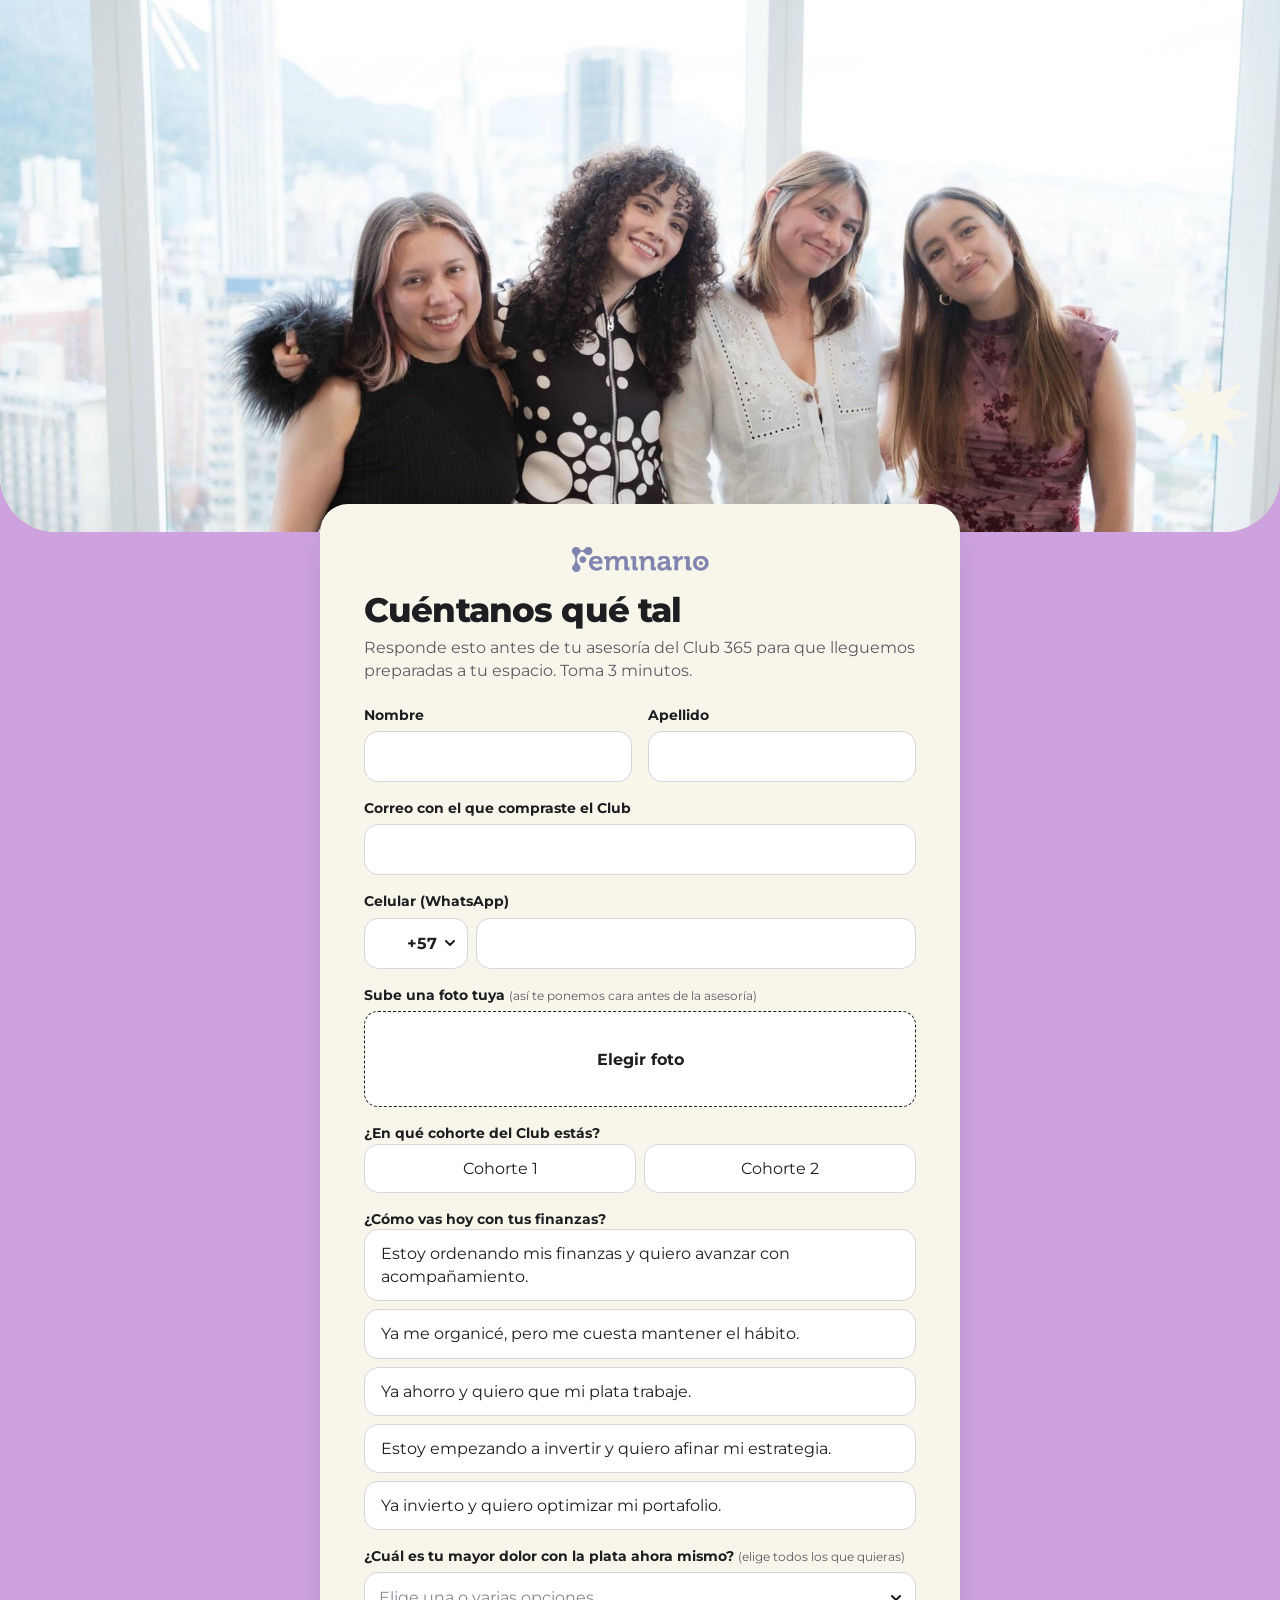
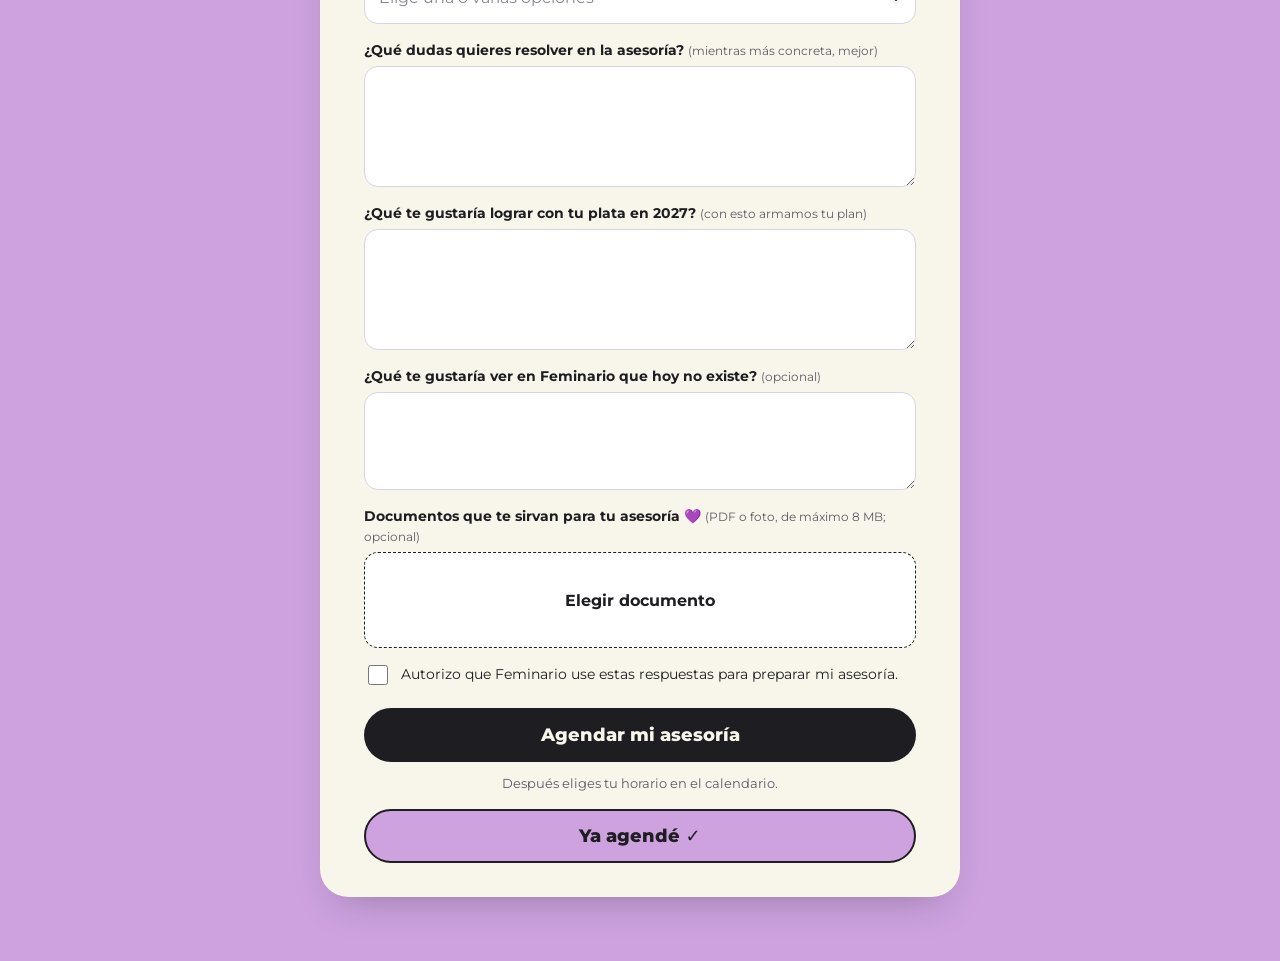
==== commit f773ae04: "Formulario: botón «Ya agendé» también debajo de «Agendar mi asesoría» Co-Authored-By: Claude Sonnet " ====
--- a/index.html
+++ b/index.html
@@ -140,6 +140,7 @@
           <p class="error" id="formError" role="alert" hidden></p>
           <button class="btn btn-primary" id="submitBtn" type="submit">Agendar mi asesoría</button>
           <p class="fine">Después eliges tu horario en el calendario.</p>
+          <button class="btn btn-wa" id="yaAgende2" type="button">Ya agendé ✓</button>
         </form>
       </div>
 
@@ -153,7 +154,7 @@
       </div>
       <div id="thanksView" hidden>
         <svg class="done-star" viewBox="0 0 100 100" aria-hidden="true"><use href="#s-star8"/></svg>
-        <h1>¡Gracias por agendar, <span id="thanksName"></span>!</h1>
+        <h1>¡Gracias por agendar<span id="thanksName"></span>!</h1>
         <p class="lead">Tu asesoría quedó en tu calendario. Te llegará una invitación con el enlace para conectarte. ¡Nos vemos pronto!</p>
         <a class="link" href="https://wa.me/573148260099?text=Hola%2C%20tengo%20una%20duda%20sobre%20mi%20asesor%C3%ADa%20del%20Club%20365" target="_blank" rel="noopener">¿Dudas? Escríbele a Emi</a>
       </div>
@@ -170,7 +171,7 @@
   </defs>
 </svg>
 
-<script src="config.js?v=5"></script>
-<script src="app.js?v=5"></script>
+<script src="config.js?v=6"></script>
+<script src="app.js?v=6"></script>
 </body>
 </html>
